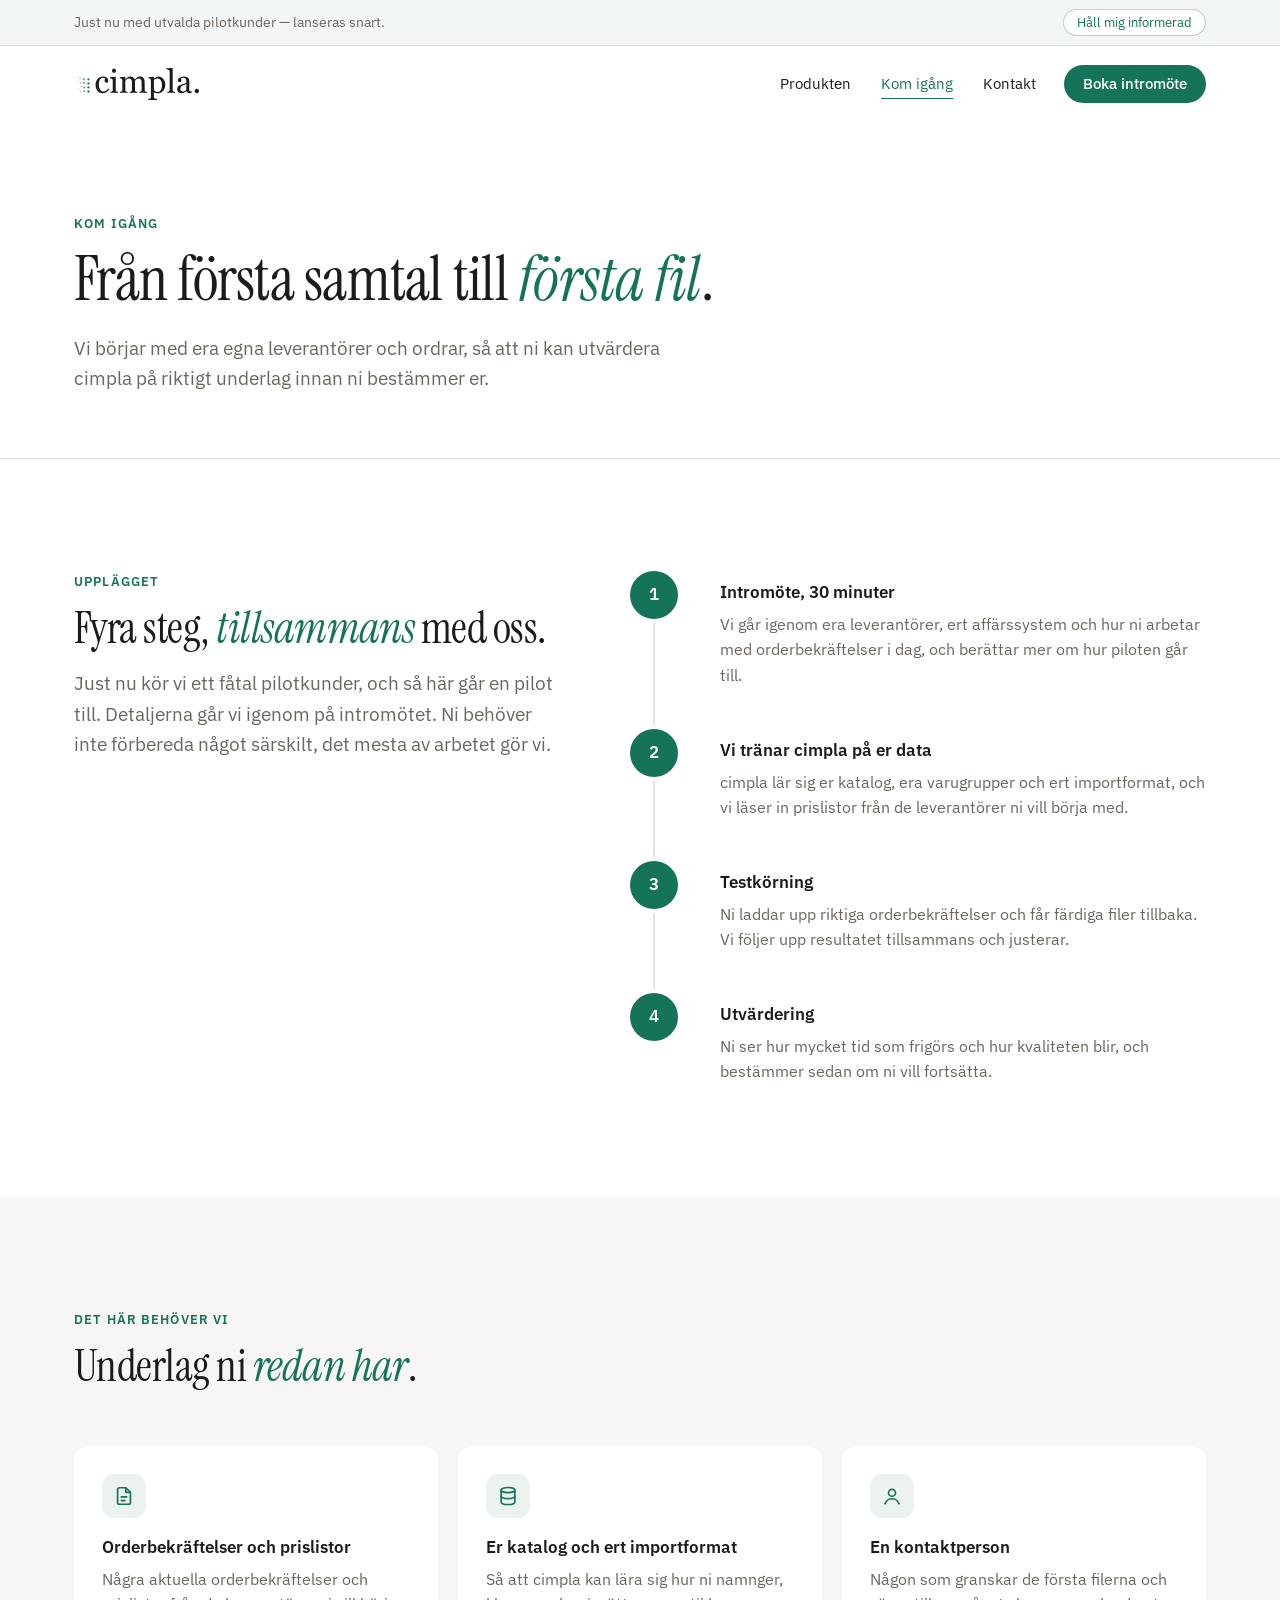
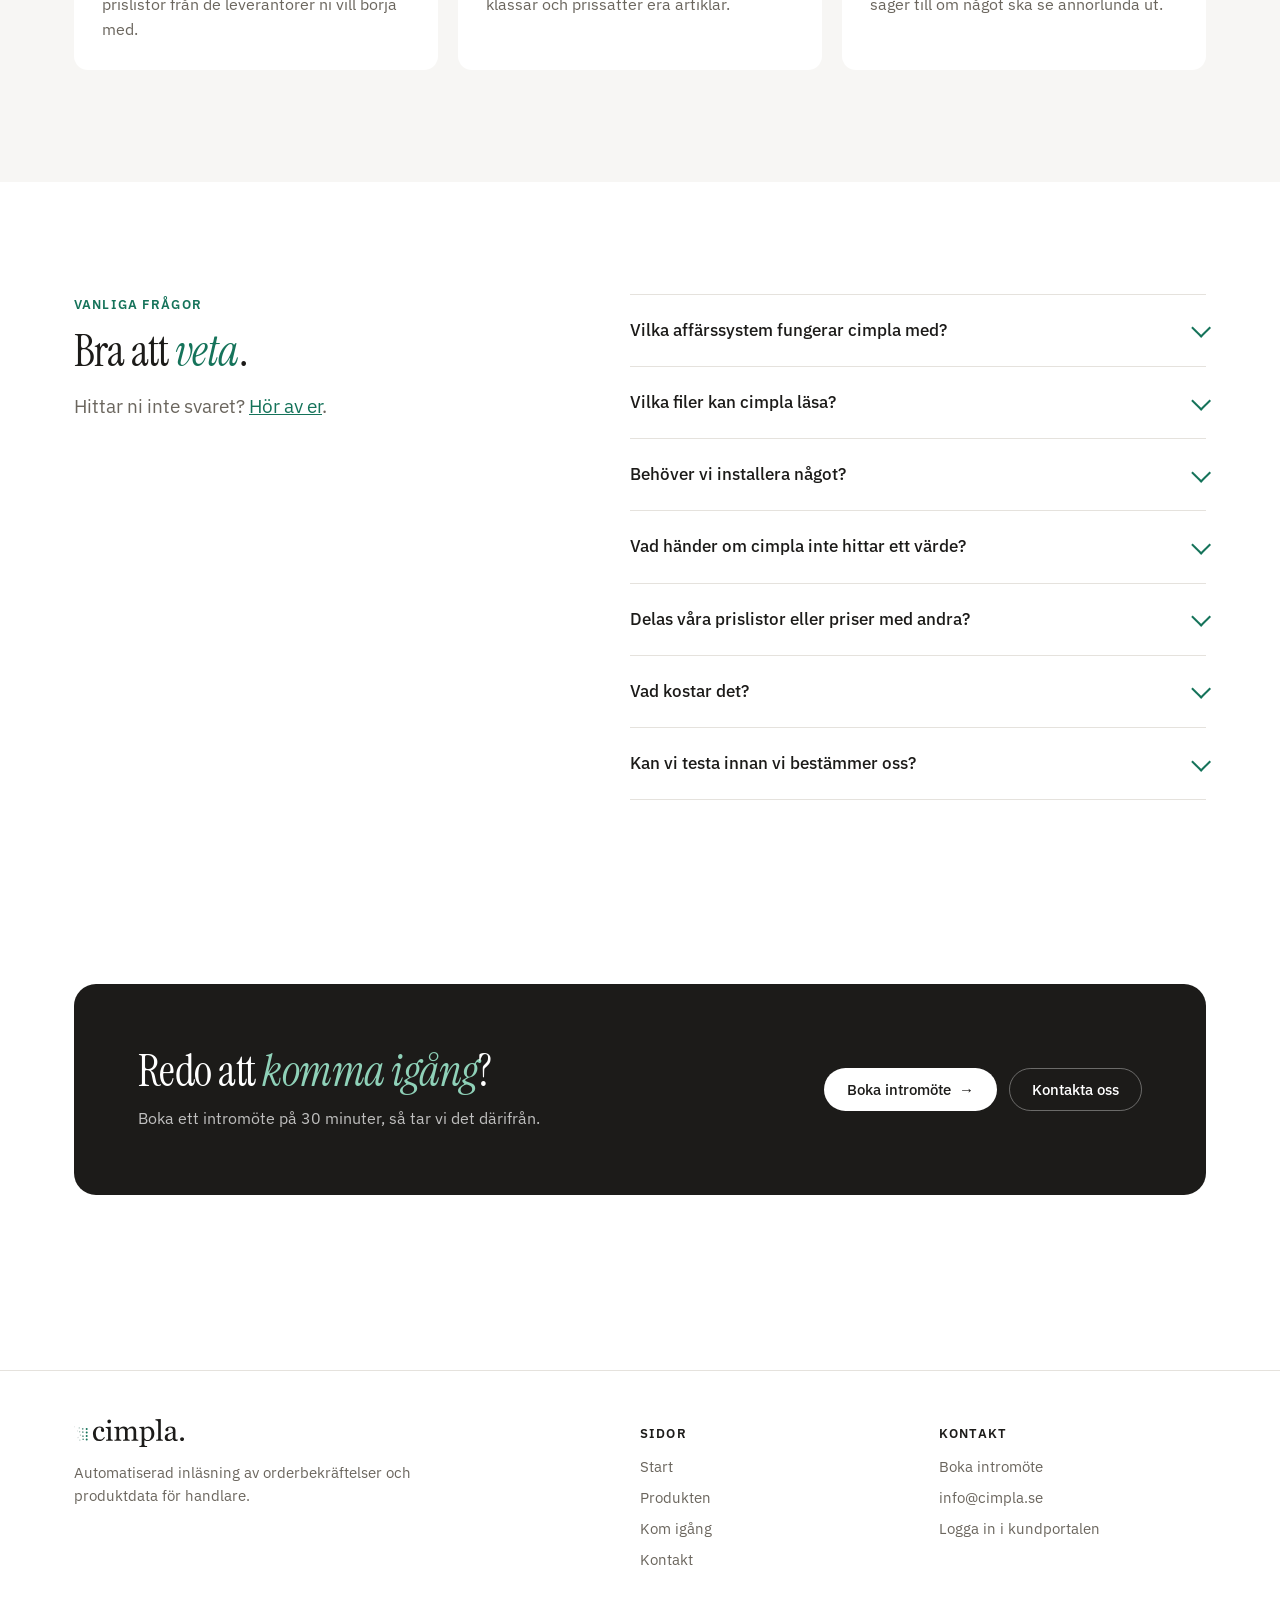
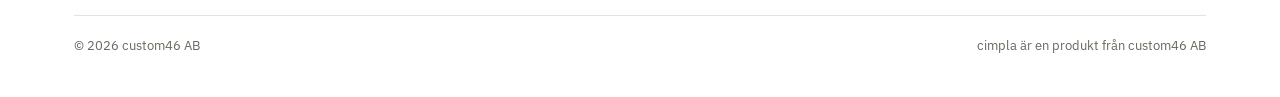
==== kom-igang/index.html @ 7c315f69 "Ny webbplats med flera sidor: start, produkten, kom igång, kontakt - Innehåll från pilot-onepagern: " ====
<!doctype html>
<html lang="sv">
<head>
<meta charset="utf-8">
<meta name="viewport" content="width=device-width, initial-scale=1">
<title>Kom igång – cimpla</title>
<meta name="description" content="Så kommer ni igång med cimpla: intromöte, träning på er data, testkörning och utvärdering. Plus vanliga frågor.">
<link rel="canonical" href="https://cimpla.se/kom-igang/">
<link rel="icon" href="/symbol.svg" type="image/svg+xml">
<meta name="theme-color" content="#15735A">
<meta property="og:type" content="website">
<meta property="og:site_name" content="cimpla">
<meta property="og:locale" content="sv_SE">
<meta property="og:title" content="Kom igång – cimpla">
<meta property="og:description" content="Så kommer ni igång med cimpla: intromöte, träning på er data, testkörning och utvärdering. Plus vanliga frågor.">
<meta property="og:url" content="https://cimpla.se/kom-igang/">
<meta property="og:image" content="https://cimpla.se/og.png">
<meta property="og:image:width" content="1200">
<meta property="og:image:height" content="630">
<meta name="twitter:card" content="summary_large_image">
<link rel="preload" href="/fonts/InstrumentSerif-400-normal-latin.woff2" as="font" type="font/woff2" crossorigin>
<link rel="preload" href="/fonts/IBMPlexSans-400-normal-latin.woff2" as="font" type="font/woff2" crossorigin>
<link rel="stylesheet" href="/fonts.css">
<link rel="stylesheet" href="/styles.css?v=20261012b">
</head>
<body>
<a class="skip" href="#main">Hoppa till innehållet</a>

<header class="site-head">
  <div class="banner">
    <div class="wrap banner-in">
      <span>Just nu med utvalda pilotkunder<span class="banner-long"> — lanseras snart</span>.</span>
      <button type="button" class="ghost" data-open><span class="bl">Håll mig informerad</span><span class="bs">Anmäl intresse</span></button>
    </div>
  </div>
  <div class="wrap head-in">
    <a class="brand" href="/" aria-label="cimpla – till startsidan"><img src="/logo.svg" alt="cimpla" width="126" height="32"></a>
    <button type="button" class="menu-toggle" aria-expanded="false" aria-controls="nav-panel" aria-label="Öppna meny">
      <svg width="26" height="26" viewBox="0 0 24 24" fill="none" stroke="currentColor" stroke-width="1.8" stroke-linecap="round"><path d="M4 7h16M4 12h16M4 17h16"/></svg>
    </button>
    <nav id="nav-panel" class="nav-panel" aria-label="Huvudmeny">
      <ul class="menu">
        <li><a href="/produkt/">Produkten</a></li>
        <li><a href="/kom-igang/" aria-current="page">Kom igång</a></li>
        <li><a href="/kontakt/">Kontakt</a></li>
      </ul>
      <a class="btn btn-primary" href="https://bookings.cloud.microsoft/bookwithme/user/aa3e1d3efdc740cd8d040a6217d3f782@custom46.com/meetingtype/5Ic_NFd3eEyxhRShdKH20Q2?bookingcode=93336e2b-7a61-4908-9747-11b28bbf9ae5&amp;anonymous&amp;ismsaljsauthenabled&amp;ep=mlink" target="_blank" rel="noopener">Boka intromöte</a>
    </nav>
    <a class="btn btn-primary head-cta" href="https://bookings.cloud.microsoft/bookwithme/user/aa3e1d3efdc740cd8d040a6217d3f782@custom46.com/meetingtype/5Ic_NFd3eEyxhRShdKH20Q2?bookingcode=93336e2b-7a61-4908-9747-11b28bbf9ae5&amp;anonymous&amp;ismsaljsauthenabled&amp;ep=mlink" target="_blank" rel="noopener">Boka intromöte</a>
  </div>
</header>

<main id="main">
  <section class="page-hero">
    <div class="wrap">
      <span class="eyebrow">Kom igång</span>
      <h1>Från första samtal till <em>första fil</em>.</h1>
      <p class="lede">Vi börjar med era egna leverantörer och ordrar, så att ni kan utvärdera cimpla på riktigt underlag innan ni bestämmer er.</p>
    </div>
  </section>

  <section class="sec">
    <div class="wrap split">
      <div>
        <span class="eyebrow">Upplägget</span>
        <h2>Fyra steg, <em>tillsammans</em> med oss.</h2>
        <p class="lede">Just nu kör vi ett fåtal pilotkunder, och så här går en pilot till. Detaljerna går vi igenom på intromötet. Ni behöver inte förbereda något särskilt, det mesta av arbetet gör vi.</p>
      </div>
      <ol class="timeline">
        <li><div><h3>Intromöte, 30 minuter</h3><p>Vi går igenom era leverantörer, ert affärssystem och hur ni arbetar med orderbekräftelser i dag, och berättar mer om hur piloten går till.</p></div></li>
        <li><div><h3>Vi tränar cimpla på er data</h3><p>cimpla lär sig er katalog, era varugrupper och ert importformat, och vi läser in prislistor från de leverantörer ni vill börja med.</p></div></li>
        <li><div><h3>Testkörning</h3><p>Ni laddar upp riktiga orderbekräftelser och får färdiga filer tillbaka. Vi följer upp resultatet tillsammans och justerar.</p></div></li>
        <li><div><h3>Utvärdering</h3><p>Ni ser hur mycket tid som frigörs och hur kvaliteten blir, och bestämmer sedan om ni vill fortsätta.</p></div></li>
      </ol>
    </div>
  </section>

  <section class="sec sec-alt">
    <div class="wrap">
      <div class="sec-head">
        <span class="eyebrow">Det här behöver vi</span>
        <h2>Underlag ni <em>redan har</em>.</h2>
      </div>
      <div class="grid g3">
        <div class="card">
          <span class="icon" aria-hidden="true"><svg viewBox="0 0 24 24" fill="none" stroke="currentColor" stroke-width="1.8" stroke-linecap="round" stroke-linejoin="round"><path d="M14 3H7a2 2 0 00-2 2v14a2 2 0 002 2h10a2 2 0 002-2V8z"/><path d="M14 3v5h5"/><path d="M9 13h6M9 17h4"/></svg></span>
          <h3>Orderbekräftelser och prislistor</h3>
          <p>Några aktuella orderbekräftelser och prislistor från de leverantörer ni vill börja med.</p>
        </div>
        <div class="card">
          <span class="icon" aria-hidden="true"><svg viewBox="0 0 24 24" fill="none" stroke="currentColor" stroke-width="1.8" stroke-linecap="round" stroke-linejoin="round"><ellipse cx="12" cy="5.5" rx="7.5" ry="2.8"/><path d="M4.5 5.5v6.5c0 1.6 3.4 2.8 7.5 2.8s7.5-1.2 7.5-2.8V5.5"/><path d="M4.5 12v6.5c0 1.6 3.4 2.8 7.5 2.8s7.5-1.2 7.5-2.8V12"/></svg></span>
          <h3>Er katalog och ert importformat</h3>
          <p>Så att cimpla kan lära sig hur ni namnger, klassar och prissätter era artiklar.</p>
        </div>
        <div class="card">
          <span class="icon" aria-hidden="true"><svg viewBox="0 0 24 24" fill="none" stroke="currentColor" stroke-width="1.8" stroke-linecap="round" stroke-linejoin="round"><circle cx="12" cy="8.5" r="3.8"/><path d="M4.5 20.5c1.2-3.6 4.1-5.5 7.5-5.5s6.3 1.9 7.5 5.5"/></svg></span>
          <h3>En kontaktperson</h3>
          <p>Någon som granskar de första filerna och säger till om något ska se annorlunda ut.</p>
        </div>
      </div>
    </div>
  </section>

  <section class="sec">
    <div class="wrap split">
      <div>
        <span class="eyebrow">Vanliga frågor</span>
        <h2>Bra att <em>veta</em>.</h2>
        <p class="lede">Hittar ni inte svaret? <a href="/kontakt/">Hör av er</a>.</p>
      </div>
      <div class="faq">
        <details>
          <summary>Vilka affärssystem fungerar cimpla med?</summary>
          <div class="ans"><p>cimpla är i dag byggt för handlare som använder CleverApps och erbjuds snart brett för CleverApps-kunder. Använder ni ett annat system är ni välkomna att höra av er.</p></div>
        </details>
        <details>
          <summary>Vilka filer kan cimpla läsa?</summary>
          <div class="ans"><p>Orderbekräftelser och prislistor som PDF eller Excel (xlsx, xls och csv), i leverantörens eget format. Ni behöver inte göra om något innan ni laddar upp.</p></div>
        </details>
        <details>
          <summary>Behöver vi installera något?</summary>
          <div class="ans"><p>Nej. Ni laddar upp filerna i cimplas webbportal och laddar ned resultatet där.</p></div>
        </details>
        <details>
          <summary>Vad händer om cimpla inte hittar ett värde?</summary>
          <div class="ans"><p>Då gissar cimpla inte. Cellen lämnas tom och raden markeras, så att ni ser exakt vad som behöver hanteras manuellt innan filen läses in.</p></div>
        </details>
        <details>
          <summary>Delas våra prislistor eller priser med andra?</summary>
          <div class="ans"><p>Nej. Kundunika prislistor, förhandlade priser och villkor används bara för era egna ordrar och syns aldrig för någon annan kund.</p></div>
        </details>
        <details>
          <summary>Vad kostar det?</summary>
          <div class="ans"><p>Priset utgår från hur många artiklar ni läser in per månad. Efter intromötet tar vi fram ett förslag utifrån er volym.</p></div>
        </details>
        <details>
          <summary>Kan vi testa innan vi bestämmer oss?</summary>
          <div class="ans"><p>Ja. Just nu tar vi in ett fåtal pilotkunder som testar cimpla på sina egna ordrar. <a href="/kontakt/">Kontakta oss</a> för att höra om det finns plats.</p></div>
        </details>
      </div>
    </div>
  </section>

  <section class="sec-tight">
    <div class="wrap">
      <div class="cta">
        <div>
          <h2>Redo att <em>komma igång</em>?</h2>
          <p>Boka ett intromöte på 30 minuter, så tar vi det därifrån.</p>
        </div>
        <div class="cta-actions">
          <a class="btn btn-light" href="https://bookings.cloud.microsoft/bookwithme/user/aa3e1d3efdc740cd8d040a6217d3f782@custom46.com/meetingtype/5Ic_NFd3eEyxhRShdKH20Q2?bookingcode=93336e2b-7a61-4908-9747-11b28bbf9ae5&amp;anonymous&amp;ismsaljsauthenabled&amp;ep=mlink" target="_blank" rel="noopener">Boka intromöte <span class="arrow" aria-hidden="true">→</span></a>
          <a class="btn btn-outline-light" href="/kontakt/">Kontakta oss</a>
        </div>
      </div>
    </div>
  </section>
</main>

<footer class="site-foot">
  <div class="wrap">
    <div class="foot-grid">
      <div class="foot-brand">
        <img src="/logo.svg" alt="cimpla" width="110" height="28">
        <p>Automatiserad inläsning av orderbekräftelser och produktdata för handlare.</p>
      </div>
      <div>
        <h4>Sidor</h4>
        <ul>
          <li><a href="/">Start</a></li>
          <li><a href="/produkt/">Produkten</a></li>
          <li><a href="/kom-igang/">Kom igång</a></li>
          <li><a href="/kontakt/">Kontakt</a></li>
        </ul>
      </div>
      <div>
        <h4>Kontakt</h4>
        <ul>
          <li><a href="https://bookings.cloud.microsoft/bookwithme/user/aa3e1d3efdc740cd8d040a6217d3f782@custom46.com/meetingtype/5Ic_NFd3eEyxhRShdKH20Q2?bookingcode=93336e2b-7a61-4908-9747-11b28bbf9ae5&amp;anonymous&amp;ismsaljsauthenabled&amp;ep=mlink" target="_blank" rel="noopener">Boka intromöte</a></li>
          <li><a href="mailto:info@cimpla.se">info@cimpla.se</a></li>
          <li><a href="https://portal.cimpla.se">Logga in i kundportalen</a></li>
        </ul>
      </div>
    </div>
    <div class="foot-bottom">
      <span>© <span data-year>2026</span> custom46 AB</span>
      <span>cimpla är en produkt från custom46 AB</span>
    </div>
  </div>
</footer>

<dialog id="signup" aria-labelledby="signupTitle">
  <div class="modal">
    <h2 id="signupTitle">Håll mig informerad</h2>
    <p class="lede">Lämna din mejladress så hör vi av oss när cimpla öppnar för fler kunder.</p>
    <form id="signupForm" method="POST" action="/pilot" novalidate>
      <input type="hidden" name="amne" value="intresse">
      <p class="hp"><label>Lämna tomt <input name="bot-field" tabindex="-1" autocomplete="off"></label></p>
      <div class="field">
        <label for="email">Mejladress</label>
        <input id="email" type="email" name="email" required autocomplete="email" placeholder="namn@företaget.se">
      </div>
      <div class="field">
        <label for="message">Något du vill berätta? (valfritt)</label>
        <textarea id="message" name="meddelande" rows="3" placeholder="Vilka system använder ni i dag?"></textarea>
      </div>
      <div class="actions">
        <button type="submit" class="btn btn-primary">Skicka</button>
        <button type="button" class="cancel" data-close>Avbryt</button>
      </div>
      <p class="note err" data-err hidden>
        Det gick inte att skicka just nu. Mejla oss gärna direkt på <a href="mailto:info@cimpla.se">info@cimpla.se</a>.
      </p>
    </form>
    <div id="signupDone" hidden>
      <p class="lede">Tack — vi hör av oss.</p>
      <div class="actions"><button type="button" class="btn btn-primary" data-close>Stäng</button></div>
    </div>
  </div>
</dialog>

<script src="/site.js?v=20261012b"></script>
</body>
</html>
---- fonts.css ----
@font-face {
  font-family: 'Caveat';
  font-style: normal;
  font-weight: 400;
  font-display: swap;
  src: url(fonts/Caveat-400-normal-latin-ext.woff2) format('woff2');
  unicode-range: U+0100-02BA, U+02BD-02C5, U+02C7-02CC, U+02CE-02D7, U+02DD-02FF, U+0304, U+0308, U+0329, U+1D00-1DBF, U+1E00-1E9F, U+1EF2-1EFF, U+2020, U+20A0-20AB, U+20AD-20C0, U+2113, U+2C60-2C7F, U+A720-A7FF;
}
@font-face {
  font-family: 'Caveat';
  font-style: normal;
  font-weight: 400;
  font-display: swap;
  src: url(fonts/Caveat-400-normal-latin.woff2) format('woff2');
  unicode-range: U+0000-00FF, U+0131, U+0152-0153, U+02BB-02BC, U+02C6, U+02DA, U+02DC, U+0304, U+0308, U+0329, U+2000-206F, U+20AC, U+2122, U+2191, U+2193, U+2212, U+2215, U+FEFF, U+FFFD;
}
@font-face {
  font-family: 'Caveat';
  font-style: normal;
  font-weight: 600;
  font-display: swap;
  src: url(fonts/Caveat-600-normal-latin-ext.woff2) format('woff2');
  unicode-range: U+0100-02BA, U+02BD-02C5, U+02C7-02CC, U+02CE-02D7, U+02DD-02FF, U+0304, U+0308, U+0329, U+1D00-1DBF, U+1E00-1E9F, U+1EF2-1EFF, U+2020, U+20A0-20AB, U+20AD-20C0, U+2113, U+2C60-2C7F, U+A720-A7FF;
}
@font-face {
  font-family: 'Caveat';
  font-style: normal;
  font-weight: 600;
  font-display: swap;
  src: url(fonts/Caveat-600-normal-latin.woff2) format('woff2');
  unicode-range: U+0000-00FF, U+0131, U+0152-0153, U+02BB-02BC, U+02C6, U+02DA, U+02DC, U+0304, U+0308, U+0329, U+2000-206F, U+20AC, U+2122, U+2191, U+2193, U+2212, U+2215, U+FEFF, U+FFFD;
}
@font-face {
  font-family: 'IBM Plex Mono';
  font-style: normal;
  font-weight: 400;
  font-display: swap;
  src: url(fonts/IBMPlexMono-400-normal-latin-ext.woff2) format('woff2');
  unicode-range: U+0100-02BA, U+02BD-02C5, U+02C7-02CC, U+02CE-02D7, U+02DD-02FF, U+0304, U+0308, U+0329, U+1D00-1DBF, U+1E00-1E9F, U+1EF2-1EFF, U+2020, U+20A0-20AB, U+20AD-20C0, U+2113, U+2C60-2C7F, U+A720-A7FF;
}
@font-face {
  font-family: 'IBM Plex Mono';
  font-style: normal;
  font-weight: 400;
  font-display: swap;
  src: url(fonts/IBMPlexMono-400-normal-latin.woff2) format('woff2');
  unicode-range: U+0000-00FF, U+0131, U+0152-0153, U+02BB-02BC, U+02C6, U+02DA, U+02DC, U+0304, U+0308, U+0329, U+2000-206F, U+20AC, U+2122, U+2191, U+2193, U+2212, U+2215, U+FEFF, U+FFFD;
}
@font-face {
  font-family: 'IBM Plex Mono';
  font-style: normal;
  font-weight: 500;
  font-display: swap;
  src: url(fonts/IBMPlexMono-500-normal-latin-ext.woff2) format('woff2');
  unicode-range: U+0100-02BA, U+02BD-02C5, U+02C7-02CC, U+02CE-02D7, U+02DD-02FF, U+0304, U+0308, U+0329, U+1D00-1DBF, U+1E00-1E9F, U+1EF2-1EFF, U+2020, U+20A0-20AB, U+20AD-20C0, U+2113, U+2C60-2C7F, U+A720-A7FF;
}
@font-face {
  font-family: 'IBM Plex Mono';
  font-style: normal;
  font-weight: 500;
  font-display: swap;
  src: url(fonts/IBMPlexMono-500-normal-latin.woff2) format('woff2');
  unicode-range: U+0000-00FF, U+0131, U+0152-0153, U+02BB-02BC, U+02C6, U+02DA, U+02DC, U+0304, U+0308, U+0329, U+2000-206F, U+20AC, U+2122, U+2191, U+2193, U+2212, U+2215, U+FEFF, U+FFFD;
}
@font-face {
  font-family: 'IBM Plex Sans';
  font-style: normal;
  font-weight: 400;
  font-stretch: 100%;
  font-display: swap;
  src: url(fonts/IBMPlexSans-400-normal-latin-ext.woff2) format('woff2');
  unicode-range: U+0100-02BA, U+02BD-02C5, U+02C7-02CC, U+02CE-02D7, U+02DD-02FF, U+0304, U+0308, U+0329, U+1D00-1DBF, U+1E00-1E9F, U+1EF2-1EFF, U+2020, U+20A0-20AB, U+20AD-20C0, U+2113, U+2C60-2C7F, U+A720-A7FF;
}
@font-face {
  font-family: 'IBM Plex Sans';
  font-style: normal;
  font-weight: 400;
  font-stretch: 100%;
  font-display: swap;
  src: url(fonts/IBMPlexSans-400-normal-latin.woff2) format('woff2');
  unicode-range: U+0000-00FF, U+0131, U+0152-0153, U+02BB-02BC, U+02C6, U+02DA, U+02DC, U+0304, U+0308, U+0329, U+2000-206F, U+20AC, U+2122, U+2191, U+2193, U+2212, U+2215, U+FEFF, U+FFFD;
}
@font-face {
  font-family: 'IBM Plex Sans';
  font-style: normal;
  font-weight: 500;
  font-stretch: 100%;
  font-display: swap;
  src: url(fonts/IBMPlexSans-500-normal-latin-ext.woff2) format('woff2');
  unicode-range: U+0100-02BA, U+02BD-02C5, U+02C7-02CC, U+02CE-02D7, U+02DD-02FF, U+0304, U+0308, U+0329, U+1D00-1DBF, U+1E00-1E9F, U+1EF2-1EFF, U+2020, U+20A0-20AB, U+20AD-20C0, U+2113, U+2C60-2C7F, U+A720-A7FF;
}
@font-face {
  font-family: 'IBM Plex Sans';
  font-style: normal;
  font-weight: 500;
  font-stretch: 100%;
  font-display: swap;
  src: url(fonts/IBMPlexSans-500-normal-latin.woff2) format('woff2');
  unicode-range: U+0000-00FF, U+0131, U+0152-0153, U+02BB-02BC, U+02C6, U+02DA, U+02DC, U+0304, U+0308, U+0329, U+2000-206F, U+20AC, U+2122, U+2191, U+2193, U+2212, U+2215, U+FEFF, U+FFFD;
}
@font-face {
  font-family: 'IBM Plex Sans';
  font-style: normal;
  font-weight: 600;
  font-stretch: 100%;
  font-display: swap;
  src: url(fonts/IBMPlexSans-600-normal-latin-ext.woff2) format('woff2');
  unicode-range: U+0100-02BA, U+02BD-02C5, U+02C7-02CC, U+02CE-02D7, U+02DD-02FF, U+0304, U+0308, U+0329, U+1D00-1DBF, U+1E00-1E9F, U+1EF2-1EFF, U+2020, U+20A0-20AB, U+20AD-20C0, U+2113, U+2C60-2C7F, U+A720-A7FF;
}
@font-face {
  font-family: 'IBM Plex Sans';
  font-style: normal;
  font-weight: 600;
  font-stretch: 100%;
  font-display: swap;
  src: url(fonts/IBMPlexSans-600-normal-latin.woff2) format('woff2');
  unicode-range: U+0000-00FF, U+0131, U+0152-0153, U+02BB-02BC, U+02C6, U+02DA, U+02DC, U+0304, U+0308, U+0329, U+2000-206F, U+20AC, U+2122, U+2191, U+2193, U+2212, U+2215, U+FEFF, U+FFFD;
}
@font-face {
  font-family: 'Instrument Serif';
  font-style: italic;
  font-weight: 400;
  font-display: swap;
  src: url(fonts/InstrumentSerif-400-italic-latin-ext.woff2) format('woff2');
  unicode-range: U+0100-02BA, U+02BD-02C5, U+02C7-02CC, U+02CE-02D7, U+02DD-02FF, U+0304, U+0308, U+0329, U+1D00-1DBF, U+1E00-1E9F, U+1EF2-1EFF, U+2020, U+20A0-20AB, U+20AD-20C0, U+2113, U+2C60-2C7F, U+A720-A7FF;
}
@font-face {
  font-family: 'Instrument Serif';
  font-style: italic;
  font-weight: 400;
  font-display: swap;
  src: url(fonts/InstrumentSerif-400-italic-latin.woff2) format('woff2');
  unicode-range: U+0000-00FF, U+0131, U+0152-0153, U+02BB-02BC, U+02C6, U+02DA, U+02DC, U+0304, U+0308, U+0329, U+2000-206F, U+20AC, U+2122, U+2191, U+2193, U+2212, U+2215, U+FEFF, U+FFFD;
}
@font-face {
  font-family: 'Instrument Serif';
  font-style: normal;
  font-weight: 400;
  font-display: swap;
  src: url(fonts/InstrumentSerif-400-normal-latin-ext.woff2) format('woff2');
  unicode-range: U+0100-02BA, U+02BD-02C5, U+02C7-02CC, U+02CE-02D7, U+02DD-02FF, U+0304, U+0308, U+0329, U+1D00-1DBF, U+1E00-1E9F, U+1EF2-1EFF, U+2020, U+20A0-20AB, U+20AD-20C0, U+2113, U+2C60-2C7F, U+A720-A7FF;
}
@font-face {
  font-family: 'Instrument Serif';
  font-style: normal;
  font-weight: 400;
  font-display: swap;
  src: url(fonts/InstrumentSerif-400-normal-latin.woff2) format('woff2');
  unicode-range: U+0000-00FF, U+0131, U+0152-0153, U+02BB-02BC, U+02C6, U+02DA, U+02DC, U+0304, U+0308, U+0329, U+2000-206F, U+20AC, U+2122, U+2191, U+2193, U+2212, U+2215, U+FEFF, U+FFFD;
}
---- styles.css ----
/* cimpla.se – gemensam stilmall för alla sidor */
:root{
  --ink:#1C1B19; --muted:#6B665E; --green:#15735A; --green-dark:#0F5643;
  --mint:#8FD1B8; --card:#F7F6F4; --tint:#ECF2EF; --line:#E5E2DD;
  --serif:"Instrument Serif",Georgia,serif;
  --sans:"IBM Plex Sans",-apple-system,BlinkMacSystemFont,"Segoe UI",Helvetica,Arial,sans-serif;
  --radius:14px;
}
*{box-sizing:border-box}
html{-webkit-text-size-adjust:100%}
body{margin:0;background:#fff;color:var(--ink);font-family:var(--sans);
  font-size:16px;line-height:1.6;-webkit-font-smoothing:antialiased;text-rendering:optimizeLegibility}
img,svg{max-width:100%}
a{color:var(--green)}
a:hover{color:var(--green-dark)}
:focus-visible{outline:2px solid var(--green);outline-offset:3px;border-radius:4px}
.wrap{max-width:1180px;margin:0 auto;padding:0 24px}
.skip{position:absolute;left:-9999px;top:8px;background:#fff;padding:8px 14px;border-radius:8px;z-index:50}
.skip:focus{left:16px}
[hidden]{display:none !important}

/* ---------- pilotbanner ---------- */
.banner{background:rgba(21,115,90,.055);border-bottom:1px solid rgba(21,115,90,.13)}
.banner-in{display:flex;align-items:center;gap:9px 14px;flex-wrap:wrap;
  padding-top:9px;padding-bottom:9px;font-size:13.5px;color:var(--muted)}
.banner-in .ghost{margin-left:auto;flex:none}
.ghost .bs{display:none}
@media (max-width:560px){
  .banner-in{flex-wrap:nowrap;gap:10px;padding-top:8px;padding-bottom:8px;font-size:12.5px}
  .banner-long,.ghost .bl{display:none}
  .ghost .bs{display:inline}
}

/* ---------- knappar ---------- */
.btn{display:inline-flex;align-items:center;justify-content:center;gap:8px;
  font:inherit;font-size:15px;font-weight:500;line-height:1;cursor:pointer;text-decoration:none;
  border-radius:999px;padding:13px 22px;border:1px solid transparent;
  transition:background .15s,color .15s,border-color .15s}
.btn-primary{background:var(--green);color:#fff}
.btn-primary:hover{background:var(--green-dark);color:#fff}
.btn-secondary{background:#fff;color:var(--ink);border-color:rgba(28,27,25,.18)}
.btn-secondary:hover{border-color:var(--ink);color:var(--ink)}
.btn-light{background:#fff;color:var(--ink)}
.btn-light:hover{background:var(--tint);color:var(--ink)}
.btn-outline-light{background:transparent;color:#fff;border-color:rgba(255,255,255,.35)}
.btn-outline-light:hover{border-color:#fff;color:#fff}
.btn .arrow{transition:transform .15s}
.btn:hover .arrow{transform:translateX(3px)}
.ghost{font:inherit;font-size:13px;line-height:1;cursor:pointer;
  border:1px solid rgba(21,115,90,.32);background:#fff;color:var(--green);
  padding:6px 13px;border-radius:999px;transition:background .15s,color .15s}
.ghost:hover{background:var(--green);color:#fff;border-color:var(--green)}

/* ---------- sidhuvud ---------- */
.site-head{position:sticky;top:0;z-index:20;background:rgba(255,255,255,.92);
  -webkit-backdrop-filter:saturate(1.4) blur(10px);backdrop-filter:saturate(1.4) blur(10px);
  border-bottom:1px solid transparent;transition:border-color .2s}
.site-head.scrolled{border-bottom-color:var(--line)}
.head-in{display:flex;align-items:center;gap:28px;height:76px}
.head-in .brand{display:block;line-height:0;margin-right:auto}
.head-in .brand img{height:32px;width:auto}
.menu{display:flex;align-items:center;gap:30px;list-style:none;margin:0;padding:0;font-size:15px}
.menu a{color:var(--ink);text-decoration:none;padding:6px 0;position:relative}
.menu a::after{content:"";position:absolute;left:0;right:0;bottom:0;height:1.5px;
  background:var(--green);transform:scaleX(0);transform-origin:left;transition:transform .2s}
.menu a:hover::after,.menu a[aria-current="page"]::after{transform:scaleX(1)}
.menu a[aria-current="page"]{color:var(--green)}
.head-cta{padding:11px 18px;font-size:14.5px}
.menu-toggle{display:none;background:none;border:0;padding:8px;margin:-8px;cursor:pointer;color:var(--ink)}
.menu-toggle svg{display:block}

@media (max-width:820px){
  .head-in{height:66px;gap:16px}
  .head-in .brand img{height:28px}
  .menu-toggle{display:block}
  .head-cta{display:none}
  .nav-panel{position:absolute;left:0;right:0;top:100%;background:#fff;
    border-bottom:1px solid var(--line);box-shadow:0 18px 30px rgba(40,34,26,.08);
    padding:8px 24px 22px;display:none}
  .nav-panel.open{display:block}
  .menu{flex-direction:column;align-items:stretch;gap:0;font-size:17px}
  .menu li{border-bottom:1px solid var(--line)}
  .menu a{display:block;padding:14px 0}
  .menu a::after{display:none}
  .nav-panel .btn{display:flex;width:100%;margin-top:18px}
}
@media (min-width:821px){ .nav-panel{display:flex;align-items:center;gap:30px} .nav-panel .btn{display:none} }

/* ---------- typografi ---------- */
h1,h2,h3{font-family:var(--serif);font-weight:400;letter-spacing:-.012em;color:var(--ink)}
h1{font-size:clamp(36px,5.4vw,62px);line-height:1.04;margin:0 0 22px}
h2{font-size:clamp(30px,3.8vw,44px);line-height:1.08;margin:0 0 16px}
h3{font-family:var(--sans);font-size:17px;font-weight:600;letter-spacing:0;line-height:1.35;margin:0 0 8px}
h1 em,h2 em{font-style:italic;color:var(--green)}
.eyebrow{display:block;font-size:12.5px;font-weight:600;letter-spacing:.09em;text-transform:uppercase;
  color:var(--green);margin:0 0 14px}
.lede{font-size:clamp(17px,1.6vw,19px);line-height:1.6;color:var(--muted);max-width:640px;margin:0}
p{margin:0 0 14px}
.muted{color:var(--muted)}

/* ---------- sektioner ---------- */
.sec{padding:clamp(64px,9vw,112px) 0}
.sec-tight{padding:clamp(48px,6vw,72px) 0}
.sec-head{max-width:720px;margin-bottom:clamp(36px,5vw,56px)}
.sec-alt{background:var(--card)}
.divider{border:0;border-top:1px solid var(--line);margin:0}

/* hero (start) */
.hero-copy{padding:clamp(28px,4vw,48px) 0 clamp(56px,7vw,88px);max-width:1000px}
@media (max-width:700px){ .br-wide{display:none} }
.hero-actions{display:flex;flex-wrap:wrap;gap:12px;margin-top:30px}
.band{position:relative;width:100%;height:clamp(320px,48vh,520px);margin-top:8px}
.band canvas{display:block;width:100%;height:100%}

/* sidhuvud för undersidor */
.page-hero{padding:clamp(48px,7vw,96px) 0 clamp(40px,5vw,64px);border-bottom:1px solid var(--line)}
.page-hero h1{max-width:900px}

/* ---------- kort och rutnät ---------- */
.grid{display:grid;gap:20px}
.g2{grid-template-columns:repeat(2,minmax(0,1fr))}
.g3{grid-template-columns:repeat(3,minmax(0,1fr))}
.g4{grid-template-columns:repeat(4,minmax(0,1fr))}
@media (max-width:980px){ .g4{grid-template-columns:repeat(2,minmax(0,1fr))} }
@media (max-width:860px){ .g3{grid-template-columns:1fr} }
@media (max-width:640px){ .g2,.g4{grid-template-columns:1fr} }

.card{background:var(--card);border-radius:var(--radius);padding:28px}
.card p{color:var(--muted);margin:0;font-size:15.5px}
.card-white{background:#fff;border:1px solid var(--line)}
.sec-alt .card{background:#fff}

/* steg */
.step-num{display:inline-flex;align-items:center;justify-content:center;width:38px;height:38px;
  border-radius:50%;background:var(--green);color:#fff;font-weight:600;font-size:15px;margin-bottom:20px}
.steps{counter-reset:steg}

/* ikoner */
.icon{display:inline-flex;align-items:center;justify-content:center;width:44px;height:44px;
  border-radius:12px;background:var(--tint);color:var(--green);margin-bottom:18px}
.icon svg{width:22px;height:22px}

/* nyckeltal */
.stat{background:var(--tint);border-radius:var(--radius);padding:30px 28px}
.stat .num{font-family:var(--serif);font-size:clamp(44px,5vw,58px);line-height:1;color:var(--green);
  display:block;margin-bottom:12px}
.stat p{margin:0;color:var(--ink);font-size:15.5px}
.foot-note{font-size:13.5px;color:var(--muted);margin-top:18px}

/* tvåkolumns text + punktlista */
.split{display:grid;grid-template-columns:minmax(0,5fr) minmax(0,6fr);gap:clamp(32px,6vw,88px);align-items:start}
.split-center{align-items:center}
@media (max-width:860px){ .split{grid-template-columns:1fr} }
.checks{list-style:none;margin:0;padding:0}
.checks li{position:relative;padding:16px 0 16px 38px;border-top:1px solid var(--line)}
.checks li:last-child{border-bottom:1px solid var(--line)}
.checks li::before{content:"";position:absolute;left:0;top:19px;width:22px;height:22px;border-radius:50%;
  background:var(--tint) url("data:image/svg+xml,%3Csvg xmlns='http://www.w3.org/2000/svg' viewBox='0 0 24 24' fill='none' stroke='%2315735A' stroke-width='3' stroke-linecap='round' stroke-linejoin='round'%3E%3Cpath d='M5 12.5l4.5 4.5L19 7.5'/%3E%3C/svg%3E") center/13px no-repeat}
.checks strong{font-weight:600}
.checks span{display:block;color:var(--muted);font-size:15.5px;margin-top:2px}

/* flöde: in → cimpla → ut */
.flow{display:grid;grid-template-columns:minmax(0,1fr) auto minmax(0,1fr) auto minmax(0,1fr);
  gap:14px;align-items:stretch}
.flow-box{border-radius:var(--radius);padding:24px;background:var(--card)}
.flow-box.mid{background:var(--ink);color:#fff}
.flow-box.mid h3{color:#fff}
.flow-box.mid li{color:rgba(255,255,255,.78)}
.flow-box ul{list-style:none;margin:12px 0 0;padding:0;font-size:15px}
.flow-box li{padding:5px 0;color:var(--muted)}
.flow-box li::before{content:"·";color:var(--green);font-weight:700;margin-right:8px}
.flow-box.mid li::before{color:var(--mint)}
.flow-arrow{display:flex;align-items:center;color:var(--green)}
@media (max-width:860px){
  .flow{grid-template-columns:1fr}
  .flow-arrow{justify-content:center;transform:rotate(90deg);height:28px}
}

/* fältchips */
.chips{display:flex;flex-wrap:wrap;gap:8px;margin:0;padding:0;list-style:none}
.chips li{background:#fff;border:1px solid var(--line);border-radius:999px;padding:7px 14px;font-size:14px}
.sec-alt .chips li{background:#fff}

/* tidslinje (kom igång) */
.timeline{list-style:none;margin:0;padding:0;counter-reset:fas}
.timeline li{position:relative;display:grid;grid-template-columns:72px minmax(0,1fr);gap:18px;
  padding:0 0 40px}
.timeline li:last-child{padding-bottom:0}
.timeline li::before{counter-increment:fas;content:counter(fas);display:flex;align-items:center;justify-content:center;
  width:48px;height:48px;border-radius:50%;background:var(--green);color:#fff;font-weight:600;font-size:17px;
  position:relative;z-index:1}
.timeline li::after{content:"";position:absolute;left:23px;top:52px;bottom:4px;width:2px;background:var(--line)}
.timeline li:last-child::after{display:none}
.timeline h3{margin-top:10px}
.timeline p{color:var(--muted);margin:0;max-width:620px}

/* FAQ */
.faq{border-top:1px solid var(--line)}
.faq details{border-bottom:1px solid var(--line)}
.faq summary{list-style:none;cursor:pointer;display:flex;justify-content:space-between;align-items:center;gap:20px;
  padding:22px 0;font-size:17px;font-weight:500}
.faq summary::-webkit-details-marker{display:none}
.faq summary::after{content:"";flex:none;width:12px;height:12px;border-right:2px solid var(--green);
  border-bottom:2px solid var(--green);transform:rotate(45deg) translateY(-3px);transition:transform .2s}
.faq details[open] summary::after{transform:rotate(-135deg) translateY(-3px)}
.faq .ans{padding:0 0 24px;color:var(--muted);max-width:760px}
.faq .ans p:last-child{margin-bottom:0}

/* CTA-ruta */
.cta{background:var(--ink);color:#fff;border-radius:22px;padding:clamp(36px,5vw,64px);
  display:grid;grid-template-columns:minmax(0,1.4fr) auto;gap:28px 48px;align-items:center}
.cta h2{color:#fff;margin:0 0 10px}
.cta h2 em{color:var(--mint)}
.cta p{color:rgba(255,255,255,.72);margin:0;max-width:560px}
.cta-actions{display:flex;flex-wrap:wrap;gap:12px}
@media (max-width:860px){ .cta{grid-template-columns:1fr} }

/* kontaktsida */
.contact-grid{display:grid;grid-template-columns:minmax(0,5fr) minmax(0,6fr);gap:clamp(32px,5vw,72px);align-items:start}
@media (max-width:860px){ .contact-grid{grid-template-columns:1fr} }
.contact-card{background:var(--card);border-radius:var(--radius);padding:28px;margin-bottom:16px}
.contact-card h3{margin-bottom:6px}
.contact-card p{color:var(--muted);margin:0 0 18px;font-size:15.5px}
.contact-card .big{font-size:18px;font-weight:500;text-decoration:none}
.form-card{border:1px solid var(--line);border-radius:var(--radius);padding:clamp(24px,4vw,36px)}
.row2{display:grid;grid-template-columns:1fr 1fr;gap:0 16px}
@media (max-width:560px){ .row2{grid-template-columns:1fr} }

/* formulär (även dialogen) */
.field{margin:0 0 16px}
.field label{display:block;font-size:13.5px;color:var(--muted);margin:0 0 6px}
.field input,.field textarea{width:100%;font:inherit;font-size:15.5px;color:var(--ink);
  background:#fff;border:1px solid rgba(28,27,25,.20);border-radius:9px;padding:11px 13px}
.field textarea{resize:vertical;min-height:110px}
.field input:focus,.field textarea:focus{outline:none;border-color:var(--green);box-shadow:0 0 0 3px rgba(21,115,90,.13)}
.actions{display:flex;align-items:center;gap:14px;margin-top:4px;flex-wrap:wrap}
.btn[disabled]{opacity:.55;cursor:default}
.cancel{font:inherit;font-size:14px;background:none;border:none;color:var(--muted);cursor:pointer;padding:6px}
.cancel:hover{color:var(--ink)}
.note{font-size:13.5px;line-height:1.55;color:var(--muted);margin:14px 0 0}
.note.err{color:#9A3324}
.hp{position:absolute;left:-9999px;width:1px;height:1px;overflow:hidden}
.done{background:var(--tint);border-radius:10px;padding:18px 20px;color:var(--ink)}

dialog{border:none;padding:0;border-radius:16px;color:var(--ink);
  width:min(440px,calc(100% - 32px));box-shadow:0 26px 70px rgba(40,34,26,.26)}
dialog::backdrop{background:rgba(28,27,25,.40)}
.modal{padding:30px}
.modal h2{font-size:30px;line-height:1.15;margin:0 0 8px}
.modal .lede{font-size:15px;margin:0 0 22px}

/* ---------- sidfot ---------- */
.site-foot{border-top:1px solid var(--line);margin-top:clamp(64px,8vw,104px);padding:48px 0 40px;font-size:14.5px}
.foot-grid{display:grid;grid-template-columns:minmax(0,2fr) repeat(2,minmax(0,1fr));gap:32px}
@media (max-width:720px){ .foot-grid{grid-template-columns:1fr 1fr} .foot-brand{grid-column:1/-1} }
.foot-brand img{height:28px;width:auto;display:block;margin-bottom:14px}
.foot-brand p{color:var(--muted);max-width:340px;margin:0}
.site-foot h4{font-size:12.5px;font-weight:600;letter-spacing:.09em;text-transform:uppercase;color:var(--ink);margin:4px 0 12px}
.site-foot ul{list-style:none;margin:0;padding:0}
.site-foot li{margin:0 0 8px}
.site-foot a{color:var(--muted);text-decoration:none}
.site-foot a:hover{color:var(--ink)}
.foot-bottom{display:flex;flex-wrap:wrap;justify-content:space-between;gap:10px;border-top:1px solid var(--line);
  margin-top:36px;padding-top:20px;color:var(--muted);font-size:13px}

@media (prefers-reduced-motion:reduce){ *{transition:none !important} }
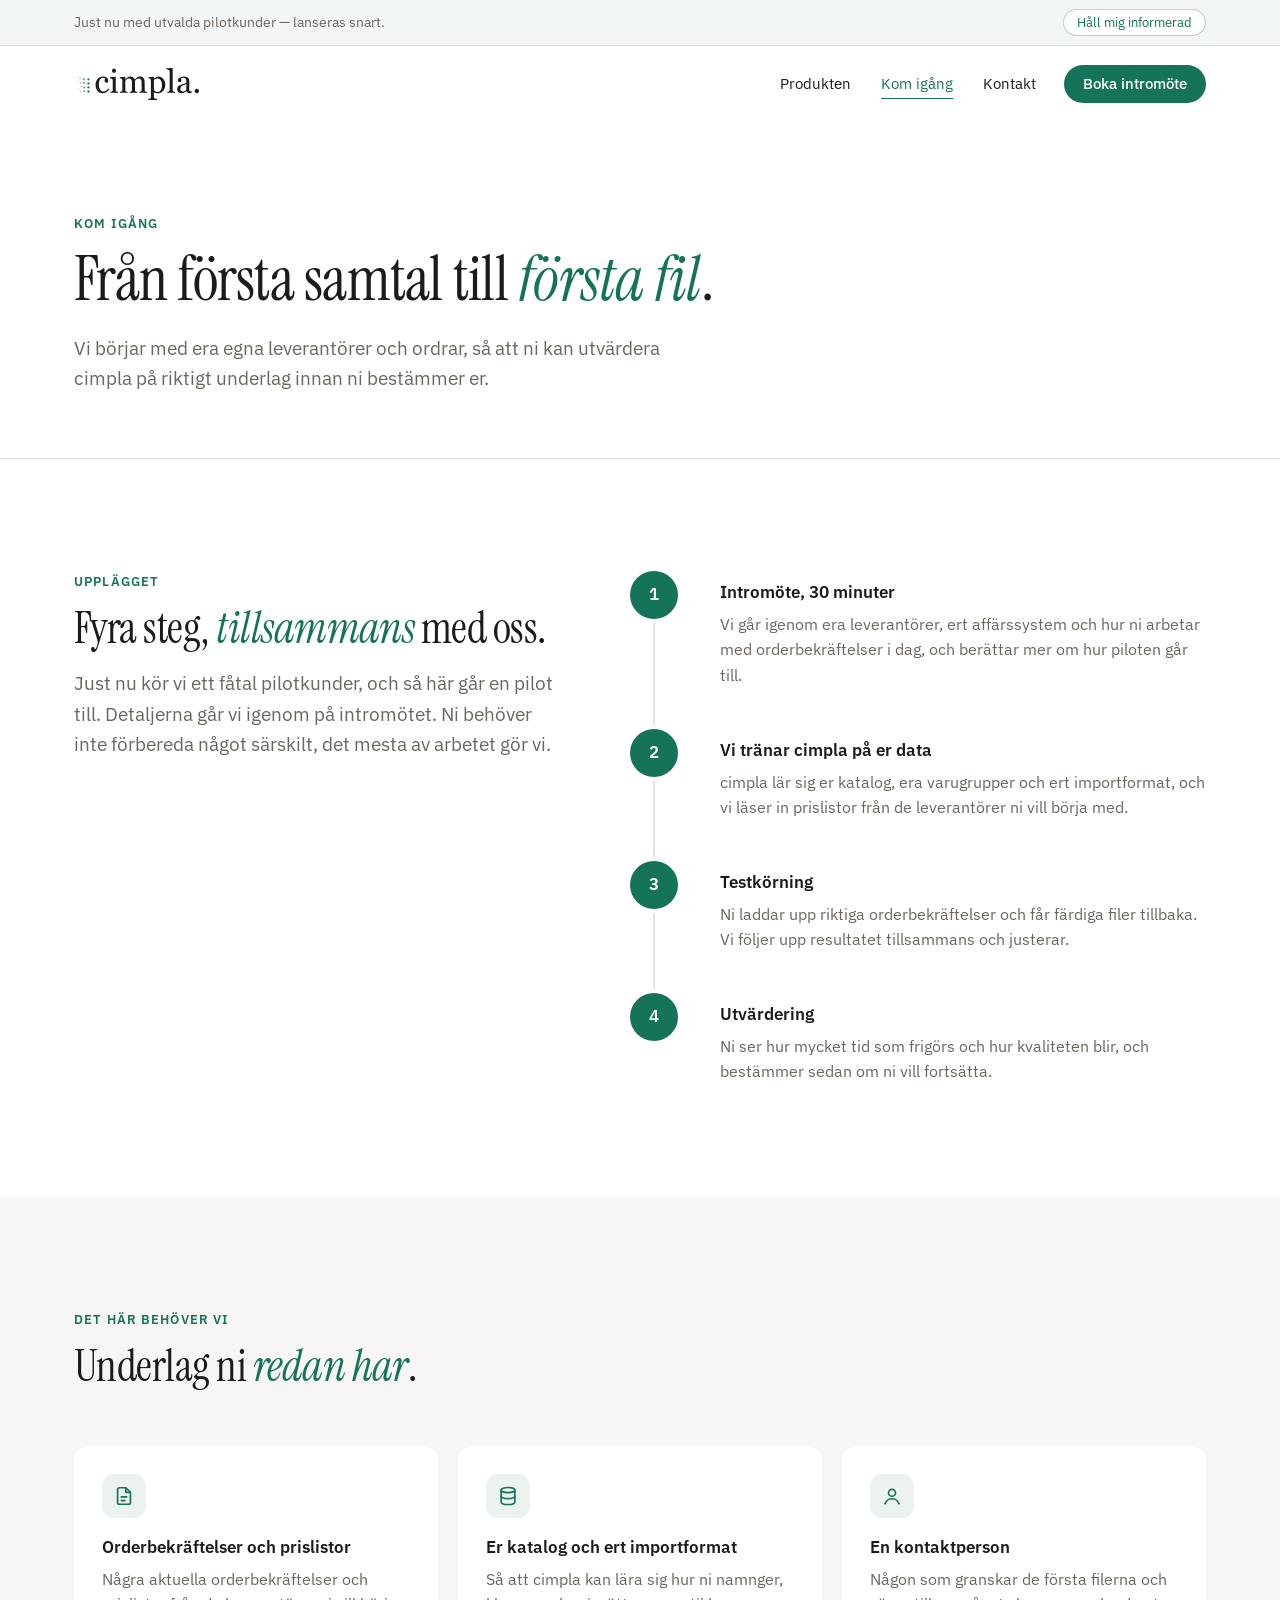
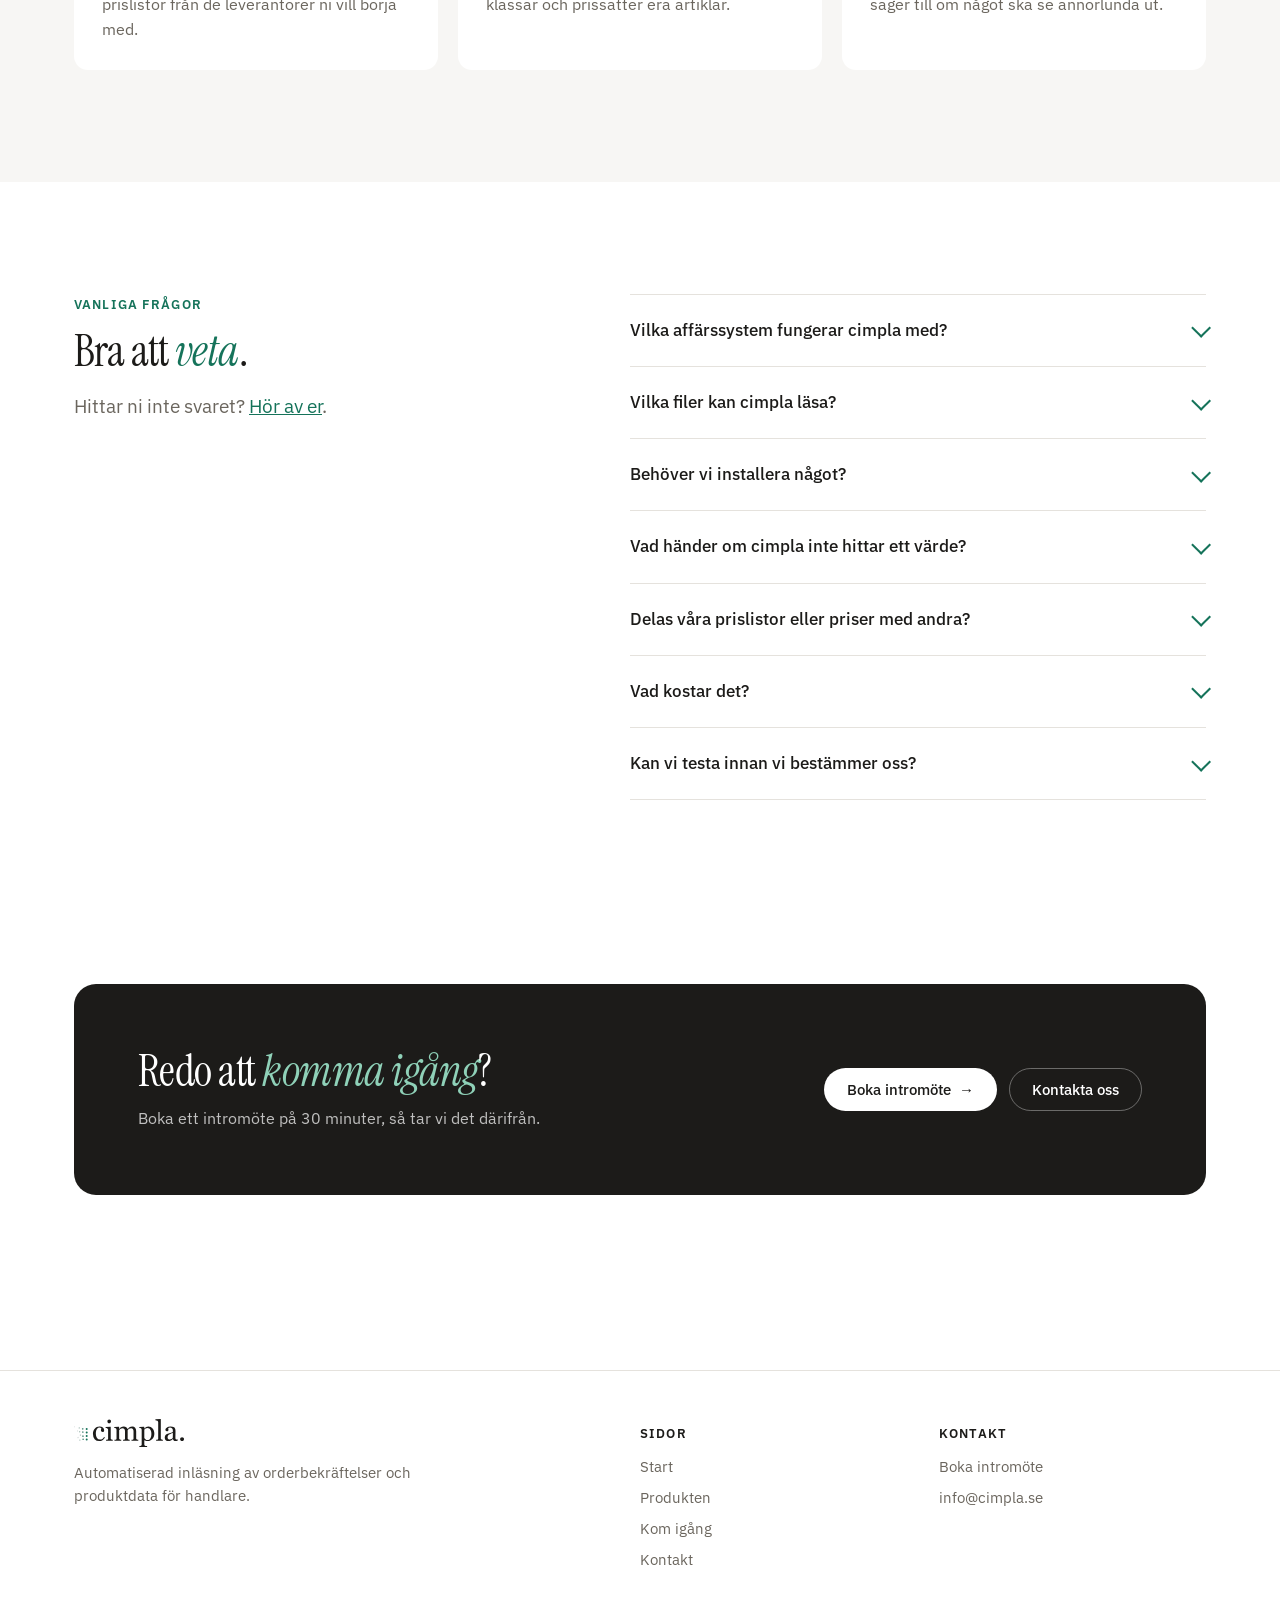
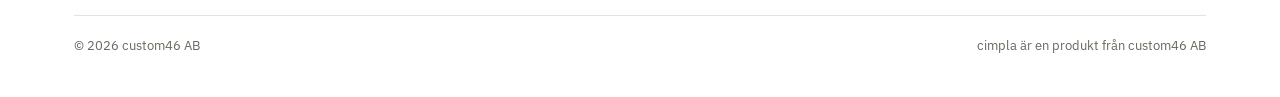
==== commit 4e5f114d: "Dölj länken till kundportalen i sidfoten tills vidare Co-Authored-By: Claude Opus 5.5 <noreply@anthr" ====
--- a/kom-igang/index.html
+++ b/kom-igang/index.html
@@ -44,9 +44,9 @@
         <li><a href="/kom-igang/" aria-current="page">Kom igång</a></li>
         <li><a href="/kontakt/">Kontakt</a></li>
       </ul>
-      <a class="btn btn-primary" href="https://bookings.cloud.microsoft/bookwithme/user/aa3e1d3efdc740cd8d040a6217d3f782@custom46.com/meetingtype/5Ic_NFd3eEyxhRShdKH20Q2?bookingcode=93336e2b-7a61-4908-9747-11b28bbf9ae5&amp;anonymous&amp;ismsaljsauthenabled&amp;ep=mlink" target="_blank" rel="noopener">Boka intromöte</a>
+      <a class="btn btn-primary" href="https://bookings.cloud.microsoft/bookwithme/user/aa3e1d3efdc740cd8d040a6217d3f782@custom46.com/meetingtype/5Ic_NFd3eEyxhRShdKH20Q2?bookingcode=93336e2b-7a61-4908-9747-11b28bbf9ae5&amp;anonymous&amp;ismsaljsauthenabled&amp;ep=mLinkFromTile" target="_blank" rel="noopener">Boka intromöte</a>
     </nav>
-    <a class="btn btn-primary head-cta" href="https://bookings.cloud.microsoft/bookwithme/user/aa3e1d3efdc740cd8d040a6217d3f782@custom46.com/meetingtype/5Ic_NFd3eEyxhRShdKH20Q2?bookingcode=93336e2b-7a61-4908-9747-11b28bbf9ae5&amp;anonymous&amp;ismsaljsauthenabled&amp;ep=mlink" target="_blank" rel="noopener">Boka intromöte</a>
+    <a class="btn btn-primary head-cta" href="https://bookings.cloud.microsoft/bookwithme/user/aa3e1d3efdc740cd8d040a6217d3f782@custom46.com/meetingtype/5Ic_NFd3eEyxhRShdKH20Q2?bookingcode=93336e2b-7a61-4908-9747-11b28bbf9ae5&amp;anonymous&amp;ismsaljsauthenabled&amp;ep=mLinkFromTile" target="_blank" rel="noopener">Boka intromöte</a>
   </div>
 </header>
 
@@ -149,7 +149,7 @@
           <p>Boka ett intromöte på 30 minuter, så tar vi det därifrån.</p>
         </div>
         <div class="cta-actions">
-          <a class="btn btn-light" href="https://bookings.cloud.microsoft/bookwithme/user/aa3e1d3efdc740cd8d040a6217d3f782@custom46.com/meetingtype/5Ic_NFd3eEyxhRShdKH20Q2?bookingcode=93336e2b-7a61-4908-9747-11b28bbf9ae5&amp;anonymous&amp;ismsaljsauthenabled&amp;ep=mlink" target="_blank" rel="noopener">Boka intromöte <span class="arrow" aria-hidden="true">→</span></a>
+          <a class="btn btn-light" href="https://bookings.cloud.microsoft/bookwithme/user/aa3e1d3efdc740cd8d040a6217d3f782@custom46.com/meetingtype/5Ic_NFd3eEyxhRShdKH20Q2?bookingcode=93336e2b-7a61-4908-9747-11b28bbf9ae5&amp;anonymous&amp;ismsaljsauthenabled&amp;ep=mLinkFromTile" target="_blank" rel="noopener">Boka intromöte <span class="arrow" aria-hidden="true">→</span></a>
           <a class="btn btn-outline-light" href="/kontakt/">Kontakta oss</a>
         </div>
       </div>
@@ -176,9 +176,9 @@
       <div>
         <h4>Kontakt</h4>
         <ul>
-          <li><a href="https://bookings.cloud.microsoft/bookwithme/user/aa3e1d3efdc740cd8d040a6217d3f782@custom46.com/meetingtype/5Ic_NFd3eEyxhRShdKH20Q2?bookingcode=93336e2b-7a61-4908-9747-11b28bbf9ae5&amp;anonymous&amp;ismsaljsauthenabled&amp;ep=mlink" target="_blank" rel="noopener">Boka intromöte</a></li>
+          <li><a href="https://bookings.cloud.microsoft/bookwithme/user/aa3e1d3efdc740cd8d040a6217d3f782@custom46.com/meetingtype/5Ic_NFd3eEyxhRShdKH20Q2?bookingcode=93336e2b-7a61-4908-9747-11b28bbf9ae5&amp;anonymous&amp;ismsaljsauthenabled&amp;ep=mLinkFromTile" target="_blank" rel="noopener">Boka intromöte</a></li>
           <li><a href="mailto:info@cimpla.se">info@cimpla.se</a></li>
-          <li><a href="https://portal.cimpla.se">Logga in i kundportalen</a></li>
+          <!-- Dold tills vidare (Hugo 2026-10-12): <li><a href="https://portal.cimpla.se">Logga in i kundportalen</a></li> -->
         </ul>
       </div>
     </div>
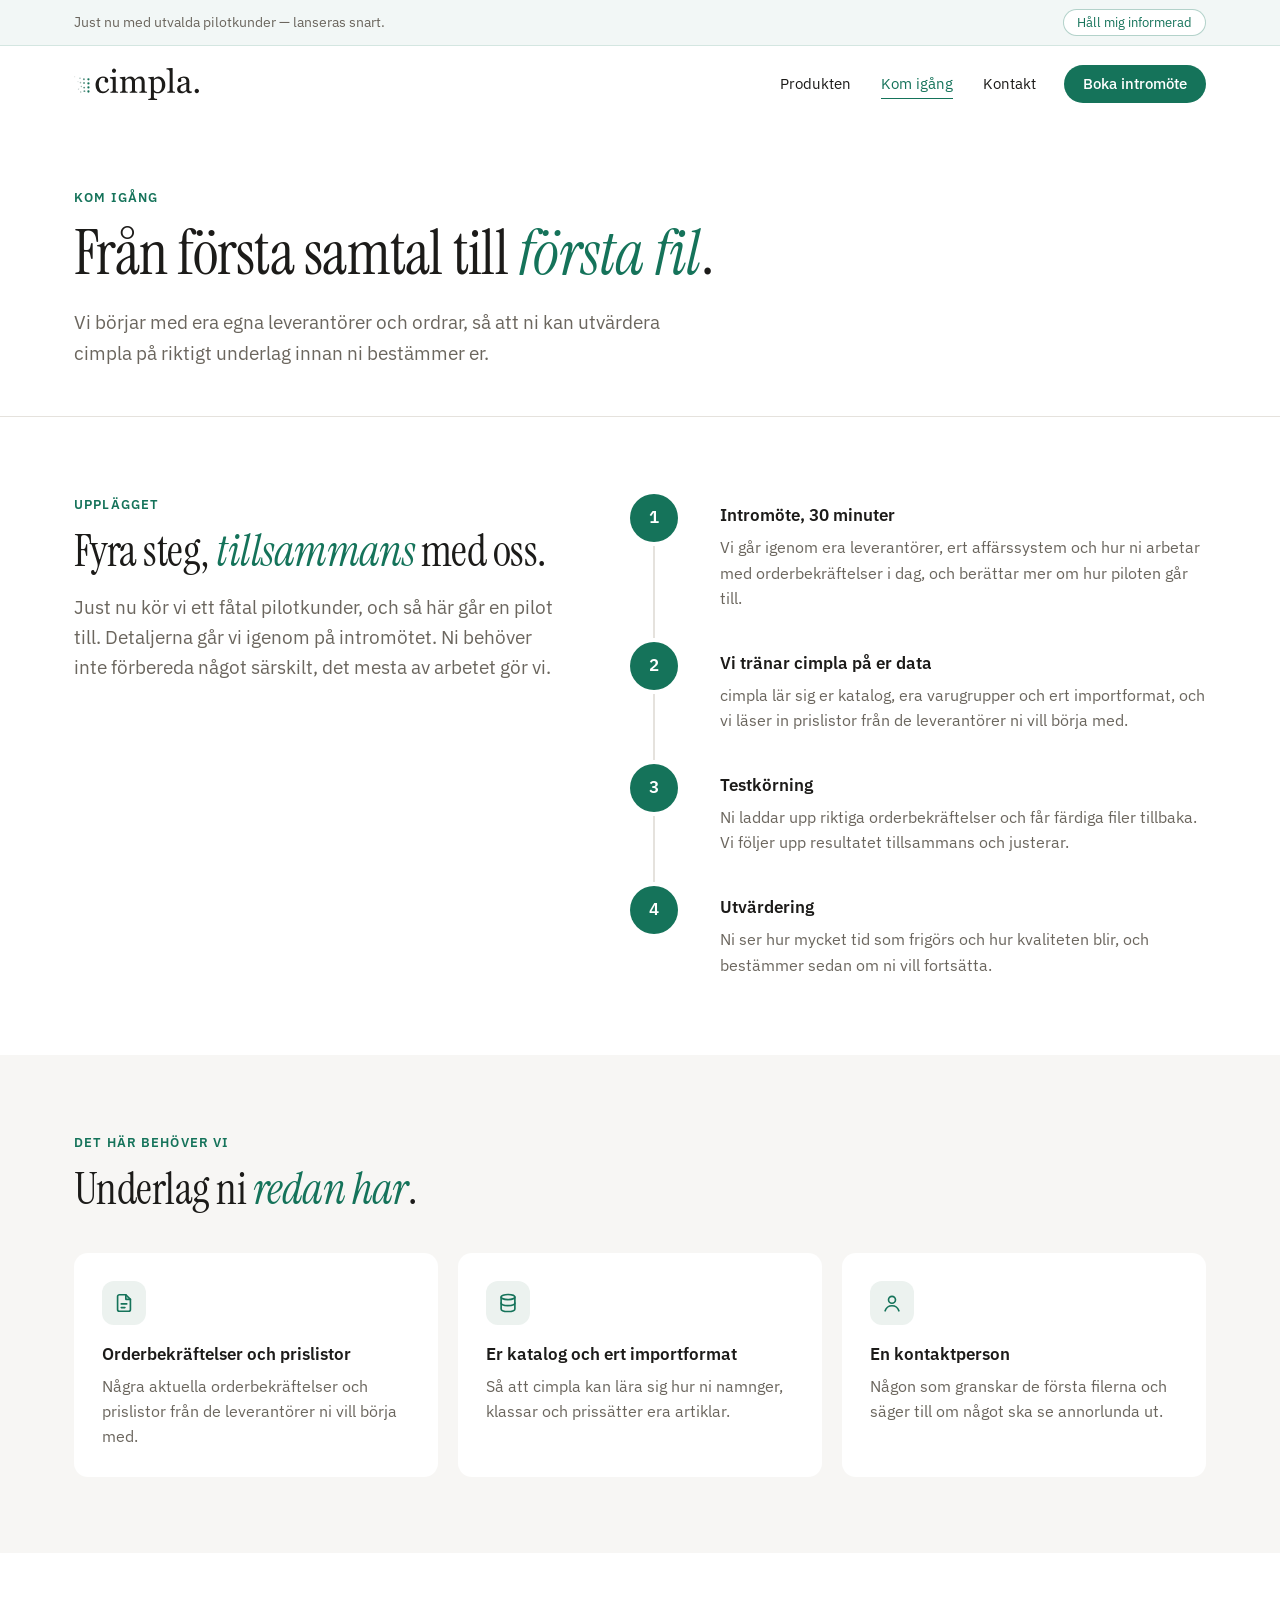
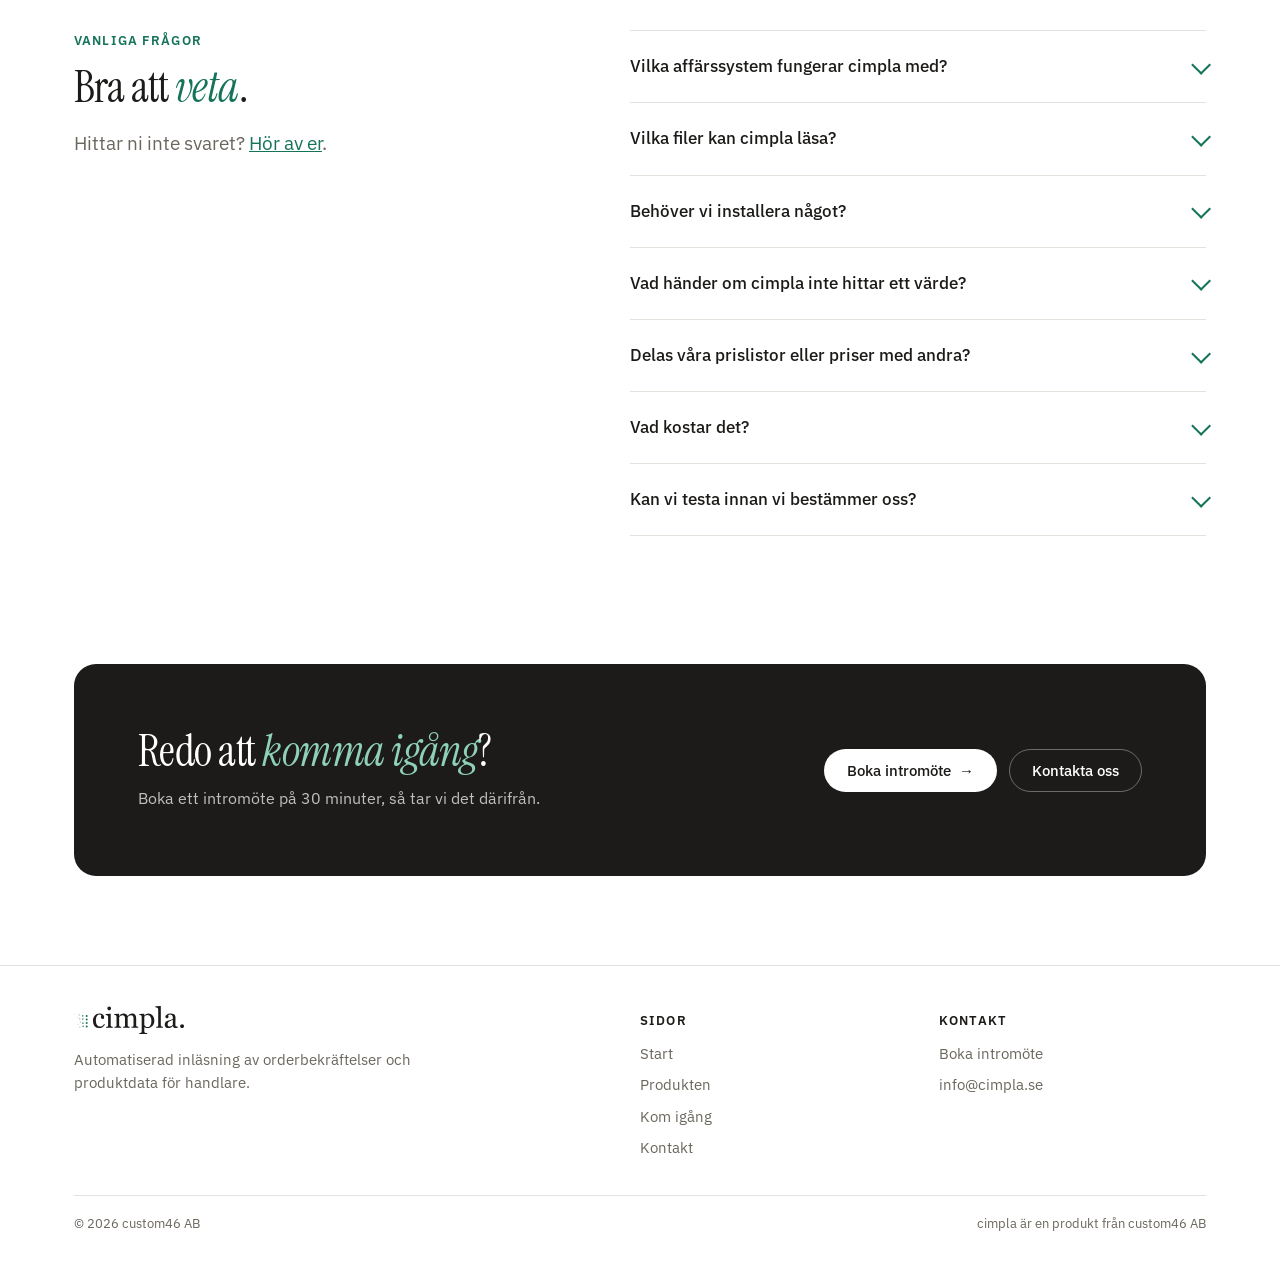
==== commit 67fdade7: "Mindre luft mellan avsnitt och mot sidfoten Co-Authored-By: Claude Opus 5.5 <noreply@anthropic.com>" ====
--- a/kom-igang/index.html
+++ b/kom-igang/index.html
@@ -21,7 +21,7 @@
 <link rel="preload" href="/fonts/InstrumentSerif-400-normal-latin.woff2" as="font" type="font/woff2" crossorigin>
 <link rel="preload" href="/fonts/IBMPlexSans-400-normal-latin.woff2" as="font" type="font/woff2" crossorigin>
 <link rel="stylesheet" href="/fonts.css">
-<link rel="stylesheet" href="/styles.css?v=20261012b">
+<link rel="stylesheet" href="/styles.css?v=20261012c">
 </head>
 <body>
 <a class="skip" href="#main">Hoppa till innehållet</a>
@@ -219,6 +219,6 @@
   </div>
 </dialog>
 
-<script src="/site.js?v=20261012b"></script>
+<script src="/site.js?v=20261012c"></script>
 </body>
 </html>
--- a/styles.css
+++ b/styles.css
@@ -99,21 +99,21 @@
 .muted{color:var(--muted)}
 
 /* ---------- sektioner ---------- */
-.sec{padding:clamp(64px,9vw,112px) 0}
-.sec-tight{padding:clamp(48px,6vw,72px) 0}
-.sec-head{max-width:720px;margin-bottom:clamp(36px,5vw,56px)}
+.sec{padding:clamp(48px,6vw,80px) 0}
+.sec-tight{padding:clamp(32px,4vw,56px) 0}
+.sec-head{max-width:720px;margin-bottom:clamp(28px,3.5vw,40px)}
 .sec-alt{background:var(--card)}
 .divider{border:0;border-top:1px solid var(--line);margin:0}
 
 /* hero (start) */
-.hero-copy{padding:clamp(28px,4vw,48px) 0 clamp(56px,7vw,88px);max-width:1000px}
+.hero-copy{padding:clamp(24px,3vw,40px) 0 clamp(40px,5vw,64px);max-width:1000px}
 @media (max-width:700px){ .br-wide{display:none} }
 .hero-actions{display:flex;flex-wrap:wrap;gap:12px;margin-top:30px}
 .band{position:relative;width:100%;height:clamp(320px,48vh,520px);margin-top:8px}
 .band canvas{display:block;width:100%;height:100%}
 
 /* sidhuvud för undersidor */
-.page-hero{padding:clamp(48px,7vw,96px) 0 clamp(40px,5vw,64px);border-bottom:1px solid var(--line)}
+.page-hero{padding:clamp(40px,5vw,72px) 0 clamp(32px,4vw,48px);border-bottom:1px solid var(--line)}
 .page-hero h1{max-width:900px}
 
 /* ---------- kort och rutnät ---------- */
@@ -184,7 +184,7 @@
 /* tidslinje (kom igång) */
 .timeline{list-style:none;margin:0;padding:0;counter-reset:fas}
 .timeline li{position:relative;display:grid;grid-template-columns:72px minmax(0,1fr);gap:18px;
-  padding:0 0 40px}
+  padding:0 0 30px}
 .timeline li:last-child{padding-bottom:0}
 .timeline li::before{counter-increment:fas;content:counter(fas);display:flex;align-items:center;justify-content:center;
   width:48px;height:48px;border-radius:50%;background:var(--green);color:#fff;font-weight:600;font-size:17px;
@@ -250,7 +250,7 @@
 .modal .lede{font-size:15px;margin:0 0 22px}
 
 /* ---------- sidfot ---------- */
-.site-foot{border-top:1px solid var(--line);margin-top:clamp(64px,8vw,104px);padding:48px 0 40px;font-size:14.5px}
+.site-foot{border-top:1px solid var(--line);margin-top:clamp(24px,3vw,40px);padding:40px 0 28px;font-size:14.5px}
 .foot-grid{display:grid;grid-template-columns:minmax(0,2fr) repeat(2,minmax(0,1fr));gap:32px}
 @media (max-width:720px){ .foot-grid{grid-template-columns:1fr 1fr} .foot-brand{grid-column:1/-1} }
 .foot-brand img{height:28px;width:auto;display:block;margin-bottom:14px}
@@ -261,6 +261,6 @@
 .site-foot a{color:var(--muted);text-decoration:none}
 .site-foot a:hover{color:var(--ink)}
 .foot-bottom{display:flex;flex-wrap:wrap;justify-content:space-between;gap:10px;border-top:1px solid var(--line);
-  margin-top:36px;padding-top:20px;color:var(--muted);font-size:13px}
+  margin-top:28px;padding-top:18px;color:var(--muted);font-size:13px}
 
 @media (prefers-reduced-motion:reduce){ *{transition:none !important} }
